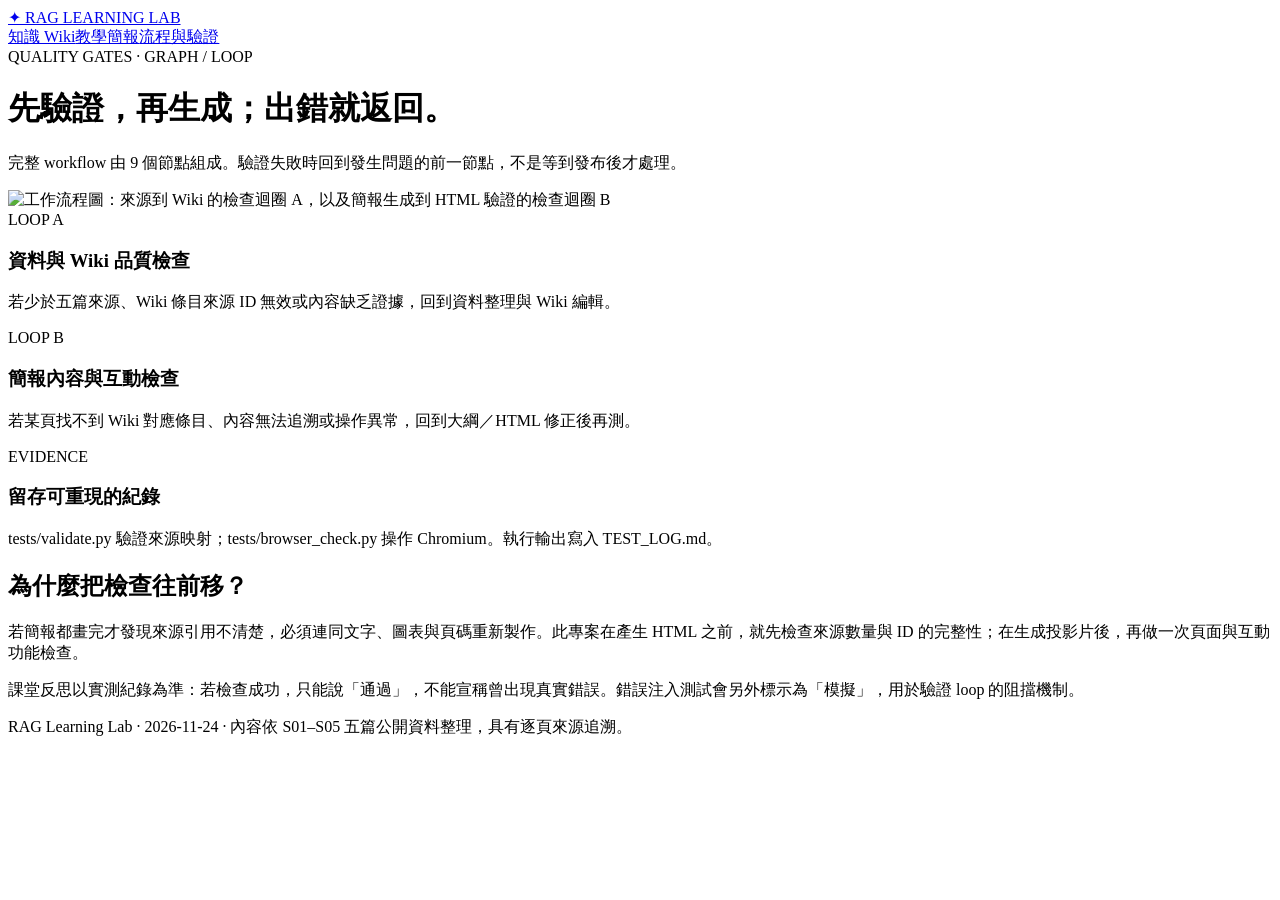
==== workflow.html @ dea46718 "Add files via upload" ====
<!doctype html><html lang="zh-Hant"><head><meta charset="utf-8"><meta name="viewport" content="width=device-width,initial-scale=1"><meta name="description" content="由五篇權威資料建構的 RAG LLM Wiki 與教學簡報"><title>Loop 與 Graph | RAG Learning Lab</title><link rel="stylesheet" href="assets/site.css"></head><body><header class="topbar"><a class="logo" href="index.html"><span class="dot">✦</span> RAG LEARNING LAB</a><nav class="nav" aria-label="網站導覽"><a href="wiki.html">知識 Wiki</a><a href="slides.html">教學簡報</a><a href="workflow.html">流程與驗證</a></nav></header><main class="wrap"><div class="eyebrow">QUALITY GATES · GRAPH / LOOP</div><h1>先驗證，再生成；出錯就返回。</h1><p class="lead">完整 workflow 由 9 個節點組成。驗證失敗時回到發生問題的前一節點，不是等到發布後才處理。</p><img class="workflow-image" src="assets/workflow.png" alt="工作流程圖：來源到 Wiki 的檢查迴圈 A，以及簡報生成到 HTML 驗證的檢查迴圈 B"><div class="cards"><article class="card"><span class="tag">LOOP A</span><h3>資料與 Wiki 品質檢查</h3><p>若少於五篇來源、Wiki 條目來源 ID 無效或內容缺乏證據，回到資料整理與 Wiki 編輯。</p></article><article class="card"><span class="tag">LOOP B</span><h3>簡報內容與互動檢查</h3><p>若某頁找不到 Wiki 對應條目、內容無法追溯或操作異常，回到大綱／HTML 修正後再測。</p></article><article class="card"><span class="tag">EVIDENCE</span><h3>留存可重現的紀錄</h3><p>tests/validate.py 驗證來源映射；tests/browser_check.py 操作 Chromium。執行輸出寫入 TEST_LOG.md。</p></article></div><h2>為什麼把檢查往前移？</h2><p>若簡報都畫完才發現來源引用不清楚，必須連同文字、圖表與頁碼重新製作。此專案在產生 HTML 之前，就先檢查來源數量與 ID 的完整性；在生成投影片後，再做一次頁面與互動功能檢查。</p><p class="warning">課堂反思以實測紀錄為準：若檢查成功，只能說「通過」，不能宣稱曾出現真實錯誤。錯誤注入測試會另外標示為「模擬」，用於驗證 loop 的阻擋機制。</p></main><footer class="wrap footer">RAG Learning Lab · 2026-11-24 · 內容依 S01–S05 五篇公開資料整理，具有逐頁來源追溯。</footer></body></html>
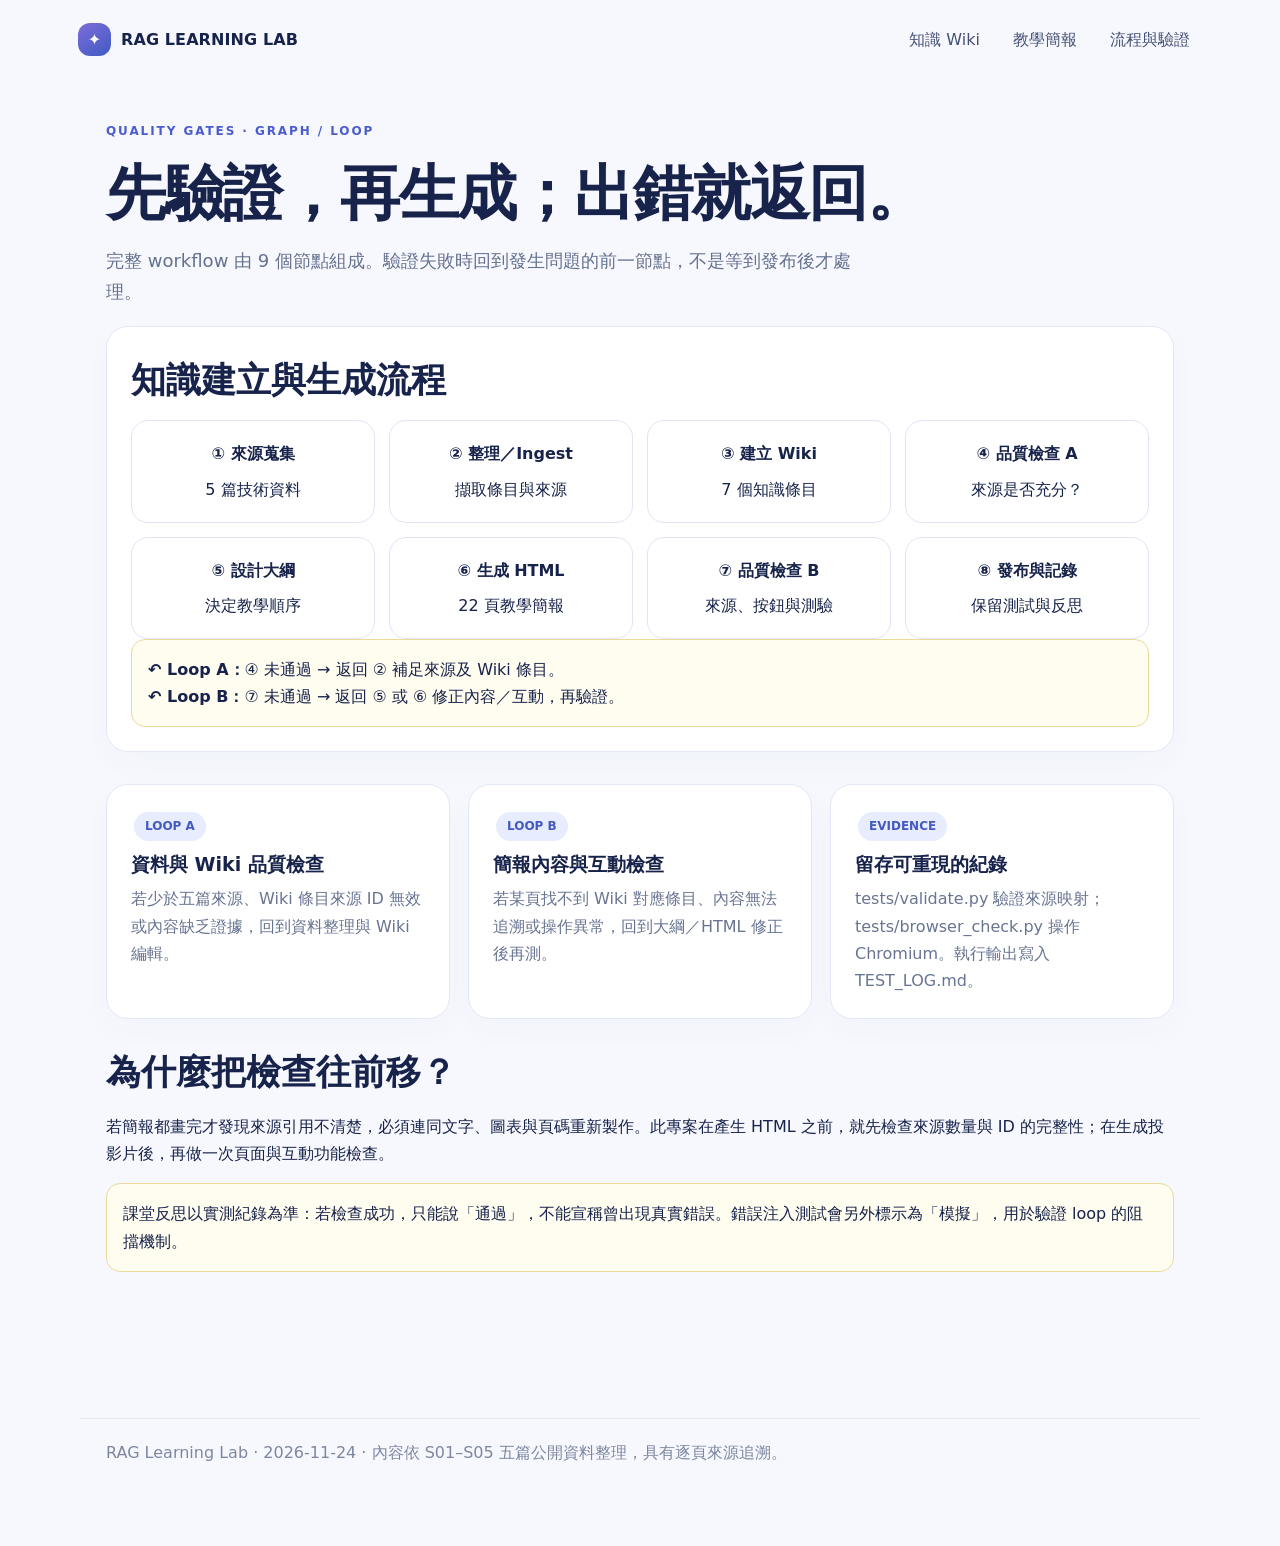
==== commit 6cfbd63a: "fix: replace missing diagram image with accessible inline workflow" ====
--- a/workflow.html
+++ b/workflow.html
@@ -1 +1 @@
-<!doctype html><html lang="zh-Hant"><head><meta charset="utf-8"><meta name="viewport" content="width=device-width,initial-scale=1"><meta name="description" content="由五篇權威資料建構的 RAG LLM Wiki 與教學簡報"><title>Loop 與 Graph | RAG Learning Lab</title><link rel="stylesheet" href="assets/site.css"></head><body><header class="topbar"><a class="logo" href="index.html"><span class="dot">✦</span> RAG LEARNING LAB</a><nav class="nav" aria-label="網站導覽"><a href="wiki.html">知識 Wiki</a><a href="slides.html">教學簡報</a><a href="workflow.html">流程與驗證</a></nav></header><main class="wrap"><div class="eyebrow">QUALITY GATES · GRAPH / LOOP</div><h1>先驗證，再生成；出錯就返回。</h1><p class="lead">完整 workflow 由 9 個節點組成。驗證失敗時回到發生問題的前一節點，不是等到發布後才處理。</p><img class="workflow-image" src="assets/workflow.png" alt="工作流程圖：來源到 Wiki 的檢查迴圈 A，以及簡報生成到 HTML 驗證的檢查迴圈 B"><div class="cards"><article class="card"><span class="tag">LOOP A</span><h3>資料與 Wiki 品質檢查</h3><p>若少於五篇來源、Wiki 條目來源 ID 無效或內容缺乏證據，回到資料整理與 Wiki 編輯。</p></article><article class="card"><span class="tag">LOOP B</span><h3>簡報內容與互動檢查</h3><p>若某頁找不到 Wiki 對應條目、內容無法追溯或操作異常，回到大綱／HTML 修正後再測。</p></article><article class="card"><span class="tag">EVIDENCE</span><h3>留存可重現的紀錄</h3><p>tests/validate.py 驗證來源映射；tests/browser_check.py 操作 Chromium。執行輸出寫入 TEST_LOG.md。</p></article></div><h2>為什麼把檢查往前移？</h2><p>若簡報都畫完才發現來源引用不清楚，必須連同文字、圖表與頁碼重新製作。此專案在產生 HTML 之前，就先檢查來源數量與 ID 的完整性；在生成投影片後，再做一次頁面與互動功能檢查。</p><p class="warning">課堂反思以實測紀錄為準：若檢查成功，只能說「通過」，不能宣稱曾出現真實錯誤。錯誤注入測試會另外標示為「模擬」，用於驗證 loop 的阻擋機制。</p></main><footer class="wrap footer">RAG Learning Lab · 2026-11-24 · 內容依 S01–S05 五篇公開資料整理，具有逐頁來源追溯。</footer></body></html>+<!doctype html><html lang="zh-Hant"><head><meta charset="utf-8"><meta name="viewport" content="width=device-width,initial-scale=1"><meta name="description" content="由五篇權威資料建構的 RAG LLM Wiki 與教學簡報"><title>Loop 與 Graph | RAG Learning Lab</title><link rel="stylesheet" href="assets/site.css"></head><body><header class="topbar"><a class="logo" href="index.html"><span class="dot">✦</span> RAG LEARNING LAB</a><nav class="nav" aria-label="網站導覽"><a href="wiki.html">知識 Wiki</a><a href="slides.html">教學簡報</a><a href="workflow.html">流程與驗證</a></nav></header><main class="wrap"><div class="eyebrow">QUALITY GATES · GRAPH / LOOP</div><h1>先驗證，再生成；出錯就返回。</h1><p class="lead">完整 workflow 由 9 個節點組成。驗證失敗時回到發生問題的前一節點，不是等到發布後才處理。</p><section class="card" aria-label="工作流程圖"><h2>知識建立與生成流程</h2><div class="flowgrid"><div class="step"><strong>① 來源蒐集</strong>5 篇技術資料</div><div class="step"><strong>② 整理／Ingest</strong>擷取條目與來源</div><div class="step"><strong>③ 建立 Wiki</strong>7 個知識條目</div><div class="step"><strong>④ 品質檢查 A</strong>來源是否充分？</div><div class="step"><strong>⑤ 設計大綱</strong>決定教學順序</div><div class="step"><strong>⑥ 生成 HTML</strong>22 頁教學簡報</div><div class="step"><strong>⑦ 品質檢查 B</strong>來源、按鈕與測驗</div><div class="step"><strong>⑧ 發布與記錄</strong>保留測試與反思</div></div><div class="warning"><strong>↶ Loop A：</strong>④ 未通過 → 返回 ② 補足來源及 Wiki 條目。<br><strong>↶ Loop B：</strong>⑦ 未通過 → 返回 ⑤ 或 ⑥ 修正內容／互動，再驗證。</div></section><div class="cards"><article class="card"><span class="tag">LOOP A</span><h3>資料與 Wiki 品質檢查</h3><p>若少於五篇來源、Wiki 條目來源 ID 無效或內容缺乏證據，回到資料整理與 Wiki 編輯。</p></article><article class="card"><span class="tag">LOOP B</span><h3>簡報內容與互動檢查</h3><p>若某頁找不到 Wiki 對應條目、內容無法追溯或操作異常，回到大綱／HTML 修正後再測。</p></article><article class="card"><span class="tag">EVIDENCE</span><h3>留存可重現的紀錄</h3><p>tests/validate.py 驗證來源映射；tests/browser_check.py 操作 Chromium。執行輸出寫入 TEST_LOG.md。</p></article></div><h2>為什麼把檢查往前移？</h2><p>若簡報都畫完才發現來源引用不清楚，必須連同文字、圖表與頁碼重新製作。此專案在產生 HTML 之前，就先檢查來源數量與 ID 的完整性；在生成投影片後，再做一次頁面與互動功能檢查。</p><p class="warning">課堂反思以實測紀錄為準：若檢查成功，只能說「通過」，不能宣稱曾出現真實錯誤。錯誤注入測試會另外標示為「模擬」，用於驗證 loop 的阻擋機制。</p></main><footer class="wrap footer">RAG Learning Lab · 2026-11-24 · 內容依 S01–S05 五篇公開資料整理，具有逐頁來源追溯。</footer></body></html>
--- a/assets/site.css
+++ b/assets/site.css
@@ -0,0 +1 @@
+:root{--ink:#17234a;--muted:#6a7692;--line:#e3e8f6;--blue:#4a5cce;--purple:#7964ce;--pale:#f5f6ff;--cyan:#0b9ca8;--gold:#ffca69;--bg:#f7f8fe}*{box-sizing:border-box}html{scroll-behavior:smooth}body{margin:0;background:var(--bg);color:var(--ink);font-family:'Noto Sans TC','Microsoft JhengHei',system-ui,sans-serif;line-height:1.7}a{color:var(--blue)}a:focus-visible,button:focus-visible,input:focus-visible{outline:3px solid #fd9b45;outline-offset:3px}.topbar{display:flex;align-items:center;justify-content:space-between;gap:12px;max-width:1180px;margin:auto;padding:19px 28px}.logo{display:flex;align-items:center;gap:10px;color:var(--ink);font-weight:900;text-decoration:none;letter-spacing:.1px}.dot{width:33px;height:33px;border-radius:12px;background:linear-gradient(145deg,#7d6cda,#405bc2);display:inline-grid;place-items:center;color:white}.nav{display:flex;gap:9px;flex-wrap:wrap}.nav a{padding:7px 12px;text-decoration:none;color:#455276;border-radius:11px}.nav a:hover{background:#e8eafd}.wrap{max-width:1120px;margin:auto;padding:42px 26px 80px}.eyebrow{font-size:12px;font-weight:800;letter-spacing:.16em;text-transform:uppercase;color:var(--blue)}h1{font-size:clamp(34px,5vw,60px);line-height:1.18;letter-spacing:-.025em;margin:16px 0}h2{font-size:clamp(24px,2.8vw,35px);line-height:1.25;margin:8px 0 18px}h3{font-size:19px;line-height:1.35}.lead{font-size:18px;color:#64718f;max-width:770px}.btn{display:inline-flex;align-items:center;gap:8px;border:none;border-radius:13px;background:var(--blue);color:white;padding:12px 18px;cursor:pointer;text-decoration:none;font-weight:800}.btn.alt{background:white;color:var(--blue);border:1px solid #dfe4fc}.btn:hover{filter:brightness(.96)}.row{display:flex;gap:12px;align-items:center;flex-wrap:wrap}.cards{display:grid;grid-template-columns:repeat(3,1fr);gap:18px;margin:32px 0}.card{background:#fff;border:1px solid var(--line);border-radius:22px;padding:24px;box-shadow:0 12px 30px #3a439006}.card h3{margin:8px 0}.card p{color:#687492;margin:0}.tag{display:inline-block;border-radius:30px;background:#e8ecff;color:#445ac2;padding:4px 11px;font-size:12px;font-weight:800;margin:3px}.chip{display:inline-flex;background:#f0f2fd;border-radius:9px;color:#5e6592;font-size:12px;padding:4px 8px;margin:3px}.highlight{background:linear-gradient(140deg,#6e68d6,#4a5cce);color:#fff;border-radius:30px;padding:38px}.highlight p{color:#e9e7ff}.search{width:100%;font-size:17px;padding:15px 18px;border:1px solid #d8def2;border-radius:15px;box-shadow:0 6px 25px #36429a08}.kb-grid{display:grid;grid-template-columns:repeat(2,minmax(0,1fr));gap:16px;margin:24px 0}.kb-card{background:white;border:1px solid var(--line);padding:24px;border-radius:20px}.kb-card h3{margin-top:0}.kb-card p{color:#576586}.kb-card ul{padding-left:20px}.src-table{width:100%;border-collapse:collapse;background:white;border-radius:16px;overflow:hidden}.src-table th,.src-table td{padding:14px;border-bottom:1px solid #e7eaf4;text-align:left;vertical-align:top}.src-table th{background:#eef1fc}.tiny{font-size:12px;color:#71809a}.footer{border-top:1px solid var(--line);margin-top:50px;padding-top:20px;color:#7d87a0}.flowgrid{display:grid;grid-template-columns:repeat(4,1fr);gap:14px}.step{padding:19px;border:1px solid #dfe5f7;background:white;border-radius:17px;text-align:center}.step strong{display:block;margin-bottom:8px}.warning{border:1px solid #ecd99c;background:#fffcf0;padding:16px;border-radius:14px}.workflow-image{max-width:100%;border-radius:17px;background:white;border:1px solid var(--line)}@media(max-width:800px){.cards{grid-template-columns:1fr}.kb-grid{grid-template-columns:1fr}.flowgrid{grid-template-columns:1fr 1fr}.wrap{padding:26px 18px 65px}.topbar{padding:13px 18px}.nav{gap:1px}.nav a{font-size:13px;padding:6px}.src-table{display:block;overflow-x:auto}}
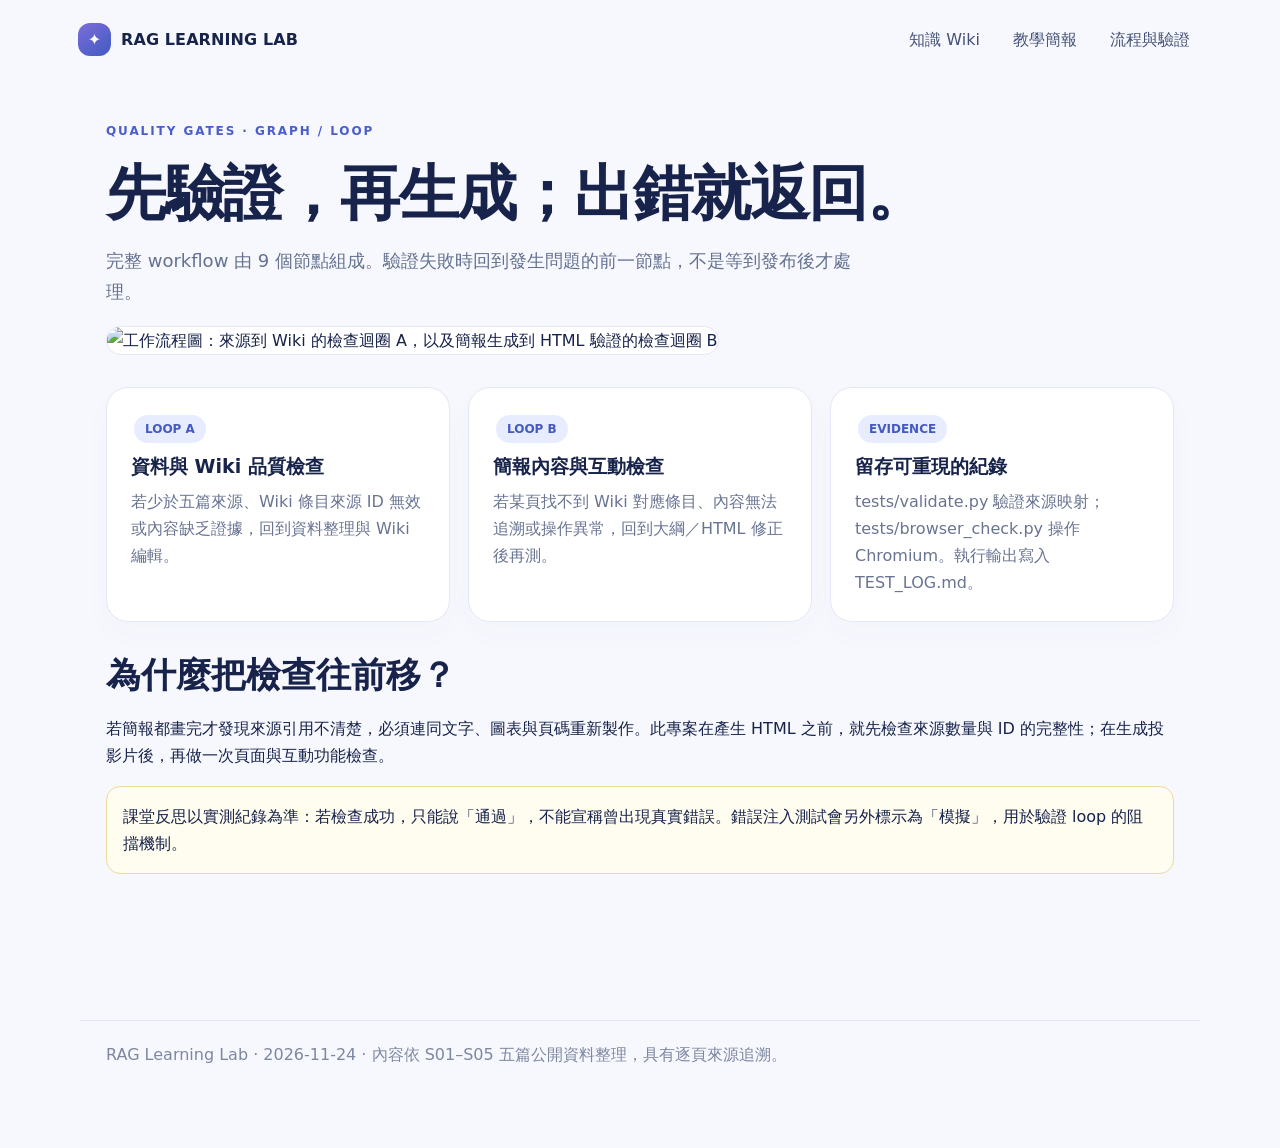
==== commit 5c73f6b9: "Add files via upload" ====
--- a/workflow.html
+++ b/workflow.html
@@ -1 +1 @@
-<!doctype html><html lang="zh-Hant"><head><meta charset="utf-8"><meta name="viewport" content="width=device-width,initial-scale=1"><meta name="description" content="由五篇權威資料建構的 RAG LLM Wiki 與教學簡報"><title>Loop 與 Graph | RAG Learning Lab</title><link rel="stylesheet" href="assets/site.css"></head><body><header class="topbar"><a class="logo" href="index.html"><span class="dot">✦</span> RAG LEARNING LAB</a><nav class="nav" aria-label="網站導覽"><a href="wiki.html">知識 Wiki</a><a href="slides.html">教學簡報</a><a href="workflow.html">流程與驗證</a></nav></header><main class="wrap"><div class="eyebrow">QUALITY GATES · GRAPH / LOOP</div><h1>先驗證，再生成；出錯就返回。</h1><p class="lead">完整 workflow 由 9 個節點組成。驗證失敗時回到發生問題的前一節點，不是等到發布後才處理。</p><section class="card" aria-label="工作流程圖"><h2>知識建立與生成流程</h2><div class="flowgrid"><div class="step"><strong>① 來源蒐集</strong>5 篇技術資料</div><div class="step"><strong>② 整理／Ingest</strong>擷取條目與來源</div><div class="step"><strong>③ 建立 Wiki</strong>7 個知識條目</div><div class="step"><strong>④ 品質檢查 A</strong>來源是否充分？</div><div class="step"><strong>⑤ 設計大綱</strong>決定教學順序</div><div class="step"><strong>⑥ 生成 HTML</strong>22 頁教學簡報</div><div class="step"><strong>⑦ 品質檢查 B</strong>來源、按鈕與測驗</div><div class="step"><strong>⑧ 發布與記錄</strong>保留測試與反思</div></div><div class="warning"><strong>↶ Loop A：</strong>④ 未通過 → 返回 ② 補足來源及 Wiki 條目。<br><strong>↶ Loop B：</strong>⑦ 未通過 → 返回 ⑤ 或 ⑥ 修正內容／互動，再驗證。</div></section><div class="cards"><article class="card"><span class="tag">LOOP A</span><h3>資料與 Wiki 品質檢查</h3><p>若少於五篇來源、Wiki 條目來源 ID 無效或內容缺乏證據，回到資料整理與 Wiki 編輯。</p></article><article class="card"><span class="tag">LOOP B</span><h3>簡報內容與互動檢查</h3><p>若某頁找不到 Wiki 對應條目、內容無法追溯或操作異常，回到大綱／HTML 修正後再測。</p></article><article class="card"><span class="tag">EVIDENCE</span><h3>留存可重現的紀錄</h3><p>tests/validate.py 驗證來源映射；tests/browser_check.py 操作 Chromium。執行輸出寫入 TEST_LOG.md。</p></article></div><h2>為什麼把檢查往前移？</h2><p>若簡報都畫完才發現來源引用不清楚，必須連同文字、圖表與頁碼重新製作。此專案在產生 HTML 之前，就先檢查來源數量與 ID 的完整性；在生成投影片後，再做一次頁面與互動功能檢查。</p><p class="warning">課堂反思以實測紀錄為準：若檢查成功，只能說「通過」，不能宣稱曾出現真實錯誤。錯誤注入測試會另外標示為「模擬」，用於驗證 loop 的阻擋機制。</p></main><footer class="wrap footer">RAG Learning Lab · 2026-11-24 · 內容依 S01–S05 五篇公開資料整理，具有逐頁來源追溯。</footer></body></html>+<!doctype html><html lang="zh-Hant"><head><meta charset="utf-8"><meta name="viewport" content="width=device-width,initial-scale=1"><meta name="description" content="由五篇權威資料建構的 RAG LLM Wiki 與教學簡報"><title>Loop 與 Graph | RAG Learning Lab</title><link rel="stylesheet" href="assets/site.css"></head><body><header class="topbar"><a class="logo" href="index.html"><span class="dot">✦</span> RAG LEARNING LAB</a><nav class="nav" aria-label="網站導覽"><a href="wiki.html">知識 Wiki</a><a href="slides.html">教學簡報</a><a href="workflow.html">流程與驗證</a></nav></header><main class="wrap"><div class="eyebrow">QUALITY GATES · GRAPH / LOOP</div><h1>先驗證，再生成；出錯就返回。</h1><p class="lead">完整 workflow 由 9 個節點組成。驗證失敗時回到發生問題的前一節點，不是等到發布後才處理。</p><img class="workflow-image" src="assets/workflow.png" alt="工作流程圖：來源到 Wiki 的檢查迴圈 A，以及簡報生成到 HTML 驗證的檢查迴圈 B"><div class="cards"><article class="card"><span class="tag">LOOP A</span><h3>資料與 Wiki 品質檢查</h3><p>若少於五篇來源、Wiki 條目來源 ID 無效或內容缺乏證據，回到資料整理與 Wiki 編輯。</p></article><article class="card"><span class="tag">LOOP B</span><h3>簡報內容與互動檢查</h3><p>若某頁找不到 Wiki 對應條目、內容無法追溯或操作異常，回到大綱／HTML 修正後再測。</p></article><article class="card"><span class="tag">EVIDENCE</span><h3>留存可重現的紀錄</h3><p>tests/validate.py 驗證來源映射；tests/browser_check.py 操作 Chromium。執行輸出寫入 TEST_LOG.md。</p></article></div><h2>為什麼把檢查往前移？</h2><p>若簡報都畫完才發現來源引用不清楚，必須連同文字、圖表與頁碼重新製作。此專案在產生 HTML 之前，就先檢查來源數量與 ID 的完整性；在生成投影片後，再做一次頁面與互動功能檢查。</p><p class="warning">課堂反思以實測紀錄為準：若檢查成功，只能說「通過」，不能宣稱曾出現真實錯誤。錯誤注入測試會另外標示為「模擬」，用於驗證 loop 的阻擋機制。</p></main><footer class="wrap footer">RAG Learning Lab · 2026-11-24 · 內容依 S01–S05 五篇公開資料整理，具有逐頁來源追溯。</footer></body></html>
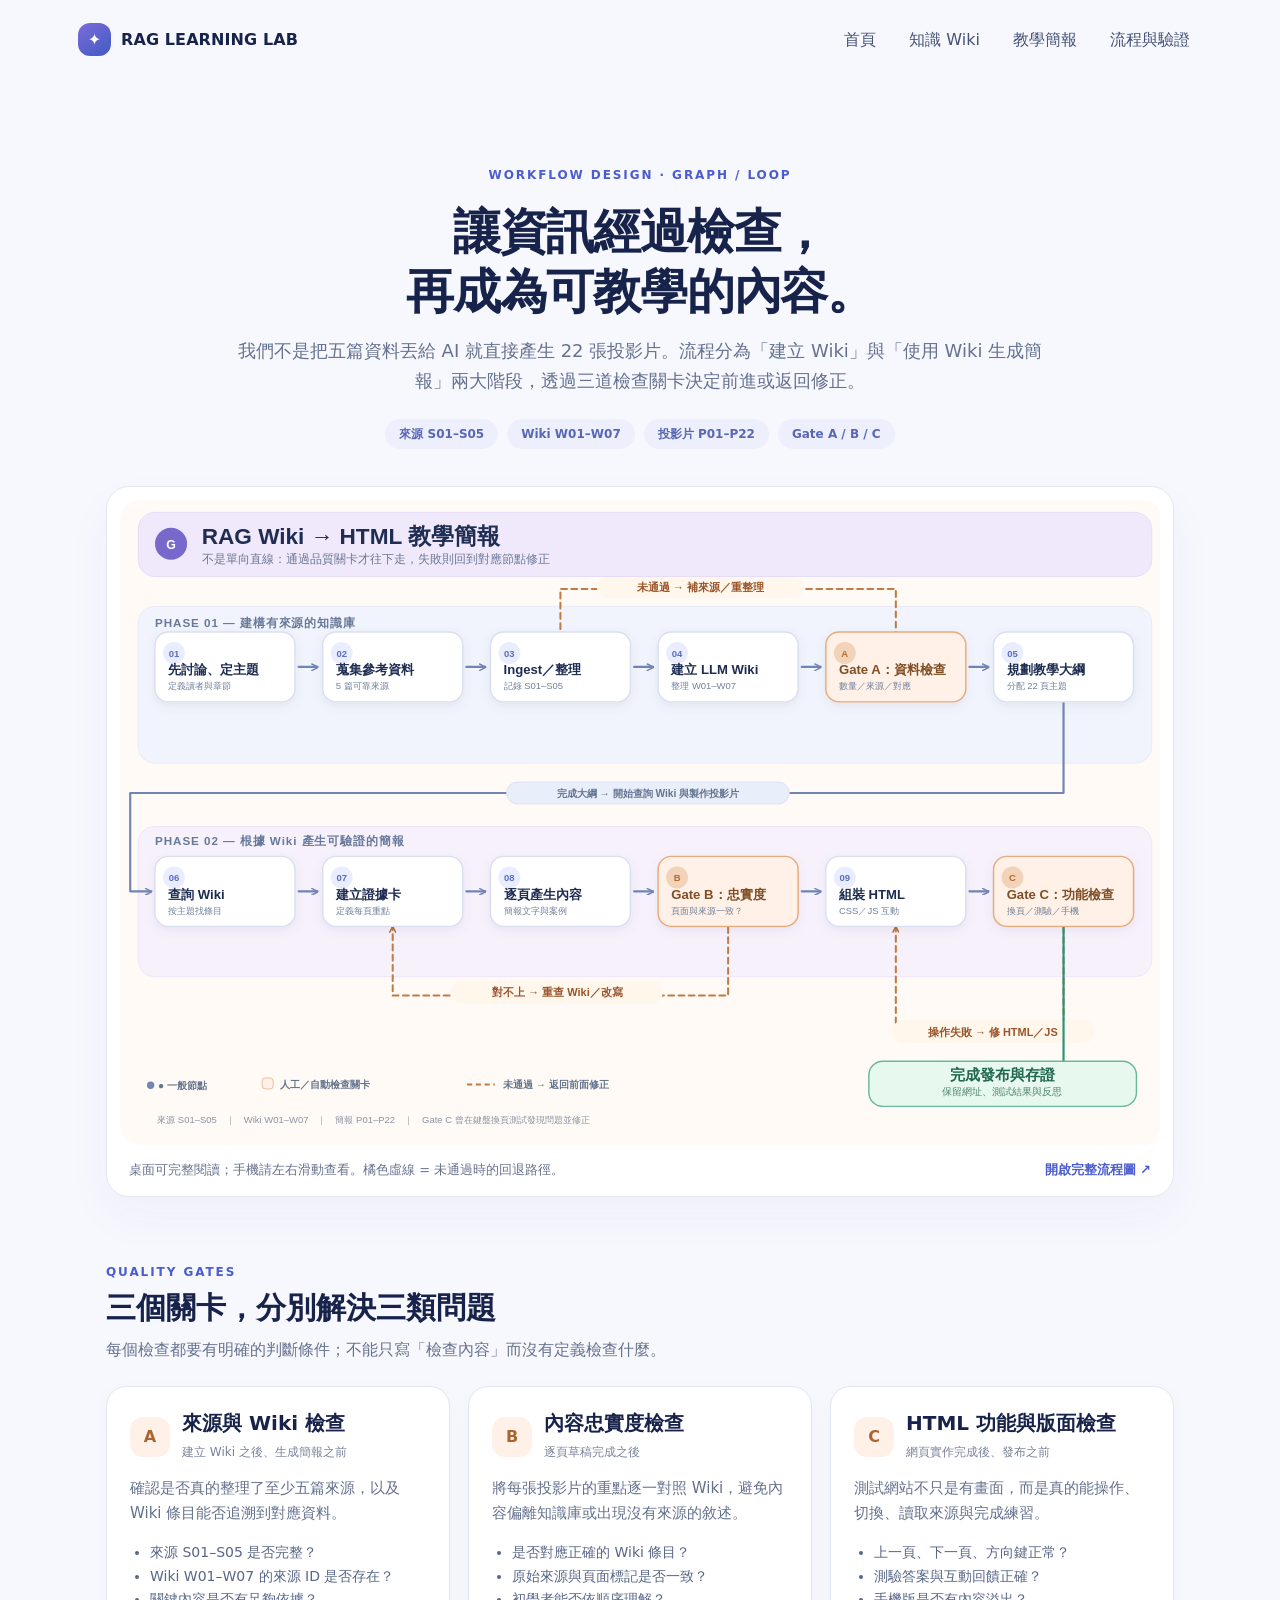
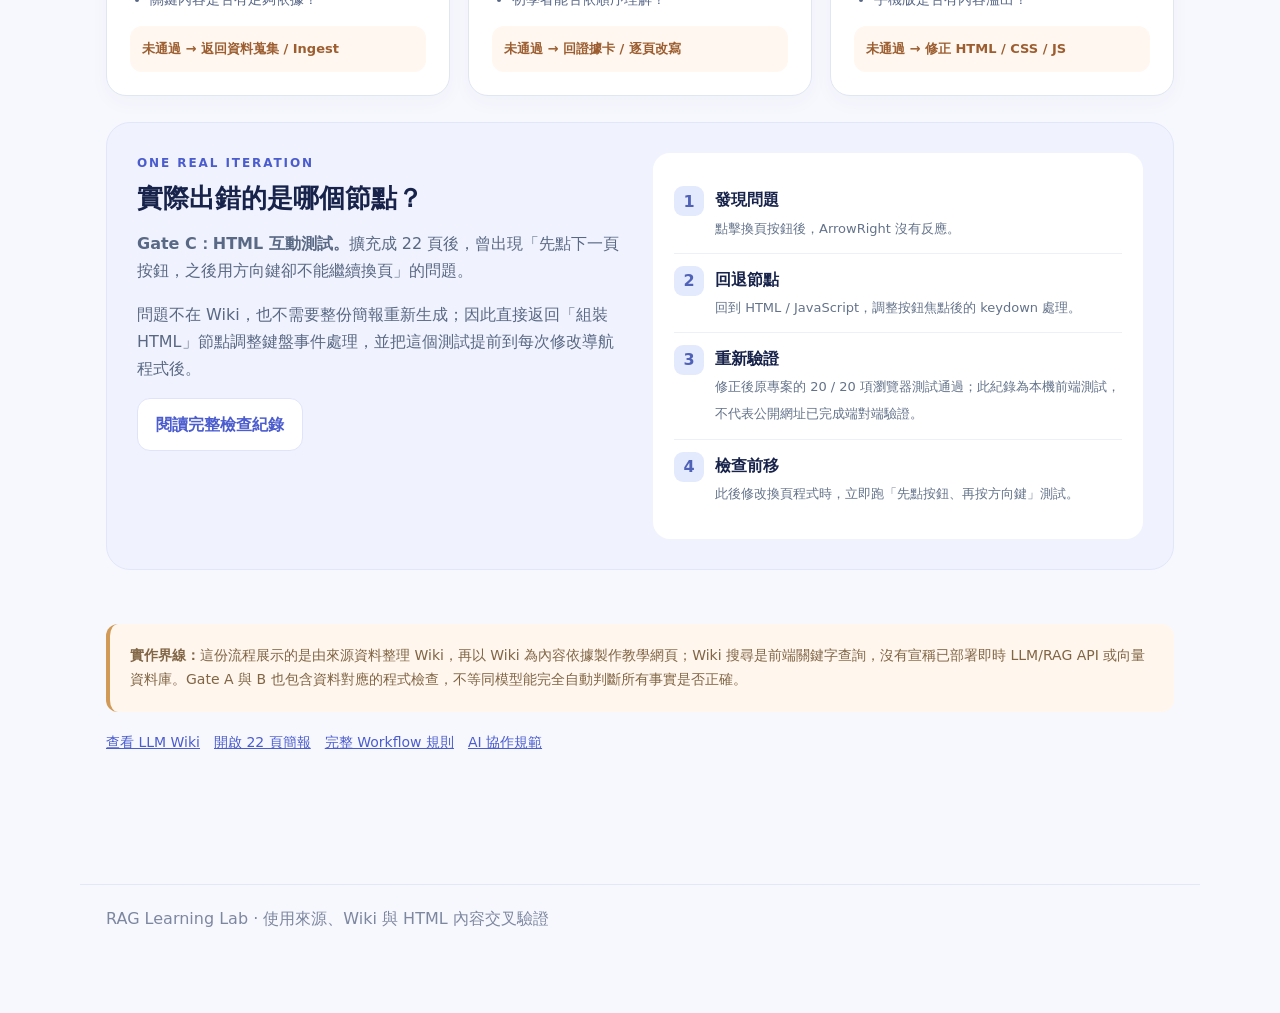
==== commit 99c17e5b: "design: rebuild workflow page around visual graph and real check gates" ====
--- a/workflow.html
+++ b/workflow.html
@@ -1 +1,56 @@
-<!doctype html><html lang="zh-Hant"><head><meta charset="utf-8"><meta name="viewport" content="width=device-width,initial-scale=1"><meta name="description" content="由五篇權威資料建構的 RAG LLM Wiki 與教學簡報"><title>Loop 與 Graph | RAG Learning Lab</title><link rel="stylesheet" href="assets/site.css"></head><body><header class="topbar"><a class="logo" href="index.html"><span class="dot">✦</span> RAG LEARNING LAB</a><nav class="nav" aria-label="網站導覽"><a href="wiki.html">知識 Wiki</a><a href="slides.html">教學簡報</a><a href="workflow.html">流程與驗證</a></nav></header><main class="wrap"><div class="eyebrow">QUALITY GATES · GRAPH / LOOP</div><h1>先驗證，再生成；出錯就返回。</h1><p class="lead">完整 workflow 由 9 個節點組成。驗證失敗時回到發生問題的前一節點，不是等到發布後才處理。</p><img class="workflow-image" src="assets/workflow.png" alt="工作流程圖：來源到 Wiki 的檢查迴圈 A，以及簡報生成到 HTML 驗證的檢查迴圈 B"><div class="cards"><article class="card"><span class="tag">LOOP A</span><h3>資料與 Wiki 品質檢查</h3><p>若少於五篇來源、Wiki 條目來源 ID 無效或內容缺乏證據，回到資料整理與 Wiki 編輯。</p></article><article class="card"><span class="tag">LOOP B</span><h3>簡報內容與互動檢查</h3><p>若某頁找不到 Wiki 對應條目、內容無法追溯或操作異常，回到大綱／HTML 修正後再測。</p></article><article class="card"><span class="tag">EVIDENCE</span><h3>留存可重現的紀錄</h3><p>tests/validate.py 驗證來源映射；tests/browser_check.py 操作 Chromium。執行輸出寫入 TEST_LOG.md。</p></article></div><h2>為什麼把檢查往前移？</h2><p>若簡報都畫完才發現來源引用不清楚，必須連同文字、圖表與頁碼重新製作。此專案在產生 HTML 之前，就先檢查來源數量與 ID 的完整性；在生成投影片後，再做一次頁面與互動功能檢查。</p><p class="warning">課堂反思以實測紀錄為準：若檢查成功，只能說「通過」，不能宣稱曾出現真實錯誤。錯誤注入測試會另外標示為「模擬」，用於驗證 loop 的阻擋機制。</p></main><footer class="wrap footer">RAG Learning Lab · 2026-11-24 · 內容依 S01–S05 五篇公開資料整理，具有逐頁來源追溯。</footer></body></html>+<!doctype html>
+<html lang="zh-Hant">
+<head>
+<meta charset="utf-8">
+<meta name="viewport" content="width=device-width, initial-scale=1">
+<meta name="description" content="RAG Learning Lab 的兩階段 Graph、三個 Quality Gates 與實際測試反思">
+<title>Loop / Graph 設計｜RAG Learning Lab</title>
+<link rel="stylesheet" href="assets/site.css">
+<style>
+.flow-hero{padding:44px 0 15px;text-align:center}.flow-hero h1{font-size:clamp(31px,4.3vw,48px);line-height:1.25;margin:15px 0}.flow-hero .lead{max-width:820px;margin:0 auto}.flow-chips{display:flex;justify-content:center;gap:9px;flex-wrap:wrap;margin:22px 0}.flow-chips span{font-size:12px;color:#5867b4;background:#edf0fc;border-radius:30px;padding:5px 14px;font-weight:700}
+.graph-outer{background:white;border:1px solid #e2e7f1;border-radius:23px;padding:13px;box-shadow:0 20px 45px #26346b0b}.graph-scroll{overflow-x:auto;overflow-y:hidden;border-radius:16px;scrollbar-color:#a2abda #f2f4fa;scrollbar-width:thin}.graph-scroll img{display:block;width:100%;min-width:1050px;height:auto}.graph-note{display:flex;align-items:center;justify-content:space-between;gap:15px;flex-wrap:wrap;padding:14px 9px 1px}.graph-note p{margin:0;font-size:13px;color:#66728d}.graph-note a{font-size:13px;font-weight:800;text-decoration:none}
+.section-head{margin:65px 0 22px}.section-head .eyebrow{font-size:12px}.section-head h2{margin:7px 0 10px;font-size:30px}.section-head p{color:#66728d;margin:0}.gate-grid{display:grid;grid-template-columns:repeat(3,minmax(0,1fr));gap:18px}.gate-card{background:white;border:1px solid #e1e6f3;border-radius:20px;padding:23px;box-shadow:0 7px 20px #26346b08}.gate-head{display:flex;align-items:center;gap:12px;margin-bottom:12px}.gate-icon{display:grid;place-items:center;flex:0 0 40px;height:40px;border-radius:13px;background:#fff1e7;color:#aa642e;font-weight:900}.gate-card h3{margin:0;font-size:20px}.gate-card .when{font-size:12px;color:#78829a}.gate-card p{font-size:15px;color:#64718d;margin:10px 0}.gate-card .gate-return{font-weight:800;color:#9c5e30;background:#fff7f0;border-radius:12px;padding:12px;font-size:13px}.gate-card ul{padding-left:20px;color:#586787;font-size:14px}
+.case-study{margin-top:26px;background:#f0f3fe;border:1px solid #e1e7fb;border-radius:24px;padding:30px;display:grid;grid-template-columns:1fr 1fr;gap:26px}.case-study h2{font-size:26px;margin:8px 0 10px}.case-study p{color:#596884}.case-study .result{background:white;border-radius:17px;padding:21px}.result-row{display:flex;align-items:flex-start;gap:11px;padding:12px 0;border-bottom:1px solid #edf0f8}.result-row:last-child{border:0}.result-num{display:grid;place-items:center;width:30px;height:30px;flex:0 0 30px;border-radius:9px;background:#e4eafd;color:#4f62b7;font-weight:900}.result-row strong{display:block}.result-row span{font-size:13px;color:#64738a}.flow-footer{margin-top:54px;background:#fff6ed;border-left:4px solid #d19b57;border-radius:12px;padding:20px}.flow-footer p{margin:0;color:#816545;font-size:14px}.tiny-links{margin-top:19px;display:flex;flex-wrap:wrap;gap:14px}.tiny-links a{font-size:14px}
+@media(max-width:900px){.gate-grid{grid-template-columns:1fr}.case-study{grid-template-columns:1fr}.flow-hero{padding-top:16px}.graph-outer{padding:7px}.section-head{margin-top:45px}.case-study{padding:21px}}@media print{.graph-scroll{overflow:visible}.graph-scroll img{min-width:0}.topbar{display:none}.gate-grid{grid-template-columns:repeat(3,1fr)}.flow-footer{break-inside:avoid}}
+</style>
+</head>
+<body>
+<header class="topbar">
+<a class="logo" href="index.html"><span class="dot">✦</span> RAG LEARNING LAB</a>
+<nav class="nav" aria-label="網站導覽"><a href="index.html">首頁</a><a href="wiki.html">知識 Wiki</a><a href="slides.html">教學簡報</a><a href="workflow.html" aria-current="page">流程與驗證</a></nav>
+</header>
+<main class="wrap">
+<section class="flow-hero">
+<div class="eyebrow">WORKFLOW DESIGN · GRAPH / LOOP</div>
+<h1>讓資訊經過檢查，<br>再成為可教學的內容。</h1>
+<p class="lead">我們不是把五篇資料丟給 AI 就直接產生 22 張投影片。流程分為「建立 Wiki」與「使用 Wiki 生成簡報」兩大階段，透過三道檢查關卡決定前進或返回修正。</p>
+<div class="flow-chips"><span>來源 S01–S05</span><span>Wiki W01–W07</span><span>投影片 P01–P22</span><span>Gate A / B / C</span></div>
+</section>
+<section aria-label="可視化工作流程">
+<div class="graph-outer">
+<div class="graph-scroll"><img src="assets/workflow-v2.svg" width="1440" height="885" alt="兩階段工作流程圖：第一階段蒐集五篇資料、整理並建立 Wiki，由 Gate A 檢查來源；第二階段查詢 Wiki、整理證據卡、生成教學內容，由 Gate B 檢查忠實度，並由 Gate C 測試 HTML 互動功能。不通過的關卡沿橘色虛線返回前一步重做，全部通過後發布與留存紀錄。"></div>
+<div class="graph-note"><p>桌面可完整閱讀；手機請左右滑動查看。橘色虛線 = 未通過時的回退路徑。</p><a href="assets/workflow-v2.svg" target="_blank" rel="noopener noreferrer">開啟完整流程圖 ↗</a></div>
+</div>
+</section>
+<section aria-labelledby="gates-title">
+<div class="section-head"><div class="eyebrow">QUALITY GATES</div><h2 id="gates-title">三個關卡，分別解決三類問題</h2><p>每個檢查都要有明確的判斷條件；不能只寫「檢查內容」而沒有定義檢查什麼。</p></div>
+<div class="gate-grid">
+<article class="gate-card"><div class="gate-head"><span class="gate-icon">A</span><div><h3>來源與 Wiki 檢查</h3><span class="when">建立 Wiki 之後、生成簡報之前</span></div></div><p>確認是否真的整理了至少五篇來源，以及 Wiki 條目能否追溯到對應資料。</p><ul><li>來源 S01–S05 是否完整？</li><li>Wiki W01–W07 的來源 ID 是否存在？</li><li>關鍵內容是否有足夠依據？</li></ul><div class="gate-return">未通過 → 返回資料蒐集 / Ingest</div></article>
+<article class="gate-card"><div class="gate-head"><span class="gate-icon">B</span><div><h3>內容忠實度檢查</h3><span class="when">逐頁草稿完成之後</span></div></div><p>將每張投影片的重點逐一對照 Wiki，避免內容偏離知識庫或出現沒有來源的敘述。</p><ul><li>是否對應正確的 Wiki 條目？</li><li>原始來源與頁面標記是否一致？</li><li>初學者能否依順序理解？</li></ul><div class="gate-return">未通過 → 回證據卡 / 逐頁改寫</div></article>
+<article class="gate-card"><div class="gate-head"><span class="gate-icon">C</span><div><h3>HTML 功能與版面檢查</h3><span class="when">網頁實作完成後、發布之前</span></div></div><p>測試網站不只是有畫面，而是真的能操作、切換、讀取來源與完成練習。</p><ul><li>上一頁、下一頁、方向鍵正常？</li><li>測驗答案與互動回饋正確？</li><li>手機版是否有內容溢出？</li></ul><div class="gate-return">未通過 → 修正 HTML / CSS / JS</div></article>
+</div>
+</section>
+<section class="case-study" aria-labelledby="case-title">
+<div><div class="eyebrow">ONE REAL ITERATION</div><h2 id="case-title">實際出錯的是哪個節點？</h2><p><strong>Gate C：HTML 互動測試。</strong>擴充成 22 頁後，曾出現「先點下一頁按鈕，之後用方向鍵卻不能繼續換頁」的問題。</p><p>問題不在 Wiki，也不需要整份簡報重新生成；因此直接返回「組裝 HTML」節點調整鍵盤事件處理，並把這個測試提前到每次修改導航程式後。</p><a class="btn alt" href="https://github.com/crong1017/rag_wiki_assignment/blob/main/TEST_LOG.md" target="_blank" rel="noopener noreferrer">閱讀完整檢查紀錄</a></div>
+<div class="result" aria-label="真實錯誤和修正流程">
+<div class="result-row"><div class="result-num">1</div><div><strong>發現問題</strong><span>點擊換頁按鈕後，ArrowRight 沒有反應。</span></div></div>
+<div class="result-row"><div class="result-num">2</div><div><strong>回退節點</strong><span>回到 HTML / JavaScript，調整按鈕焦點後的 keydown 處理。</span></div></div>
+<div class="result-row"><div class="result-num">3</div><div><strong>重新驗證</strong><span>修正後原專案的 20 / 20 項瀏覽器測試通過；此紀錄為本機前端測試，不代表公開網址已完成端對端驗證。</span></div></div>
+<div class="result-row"><div class="result-num">4</div><div><strong>檢查前移</strong><span>此後修改換頁程式時，立即跑「先點按鈕、再按方向鍵」測試。</span></div></div>
+</div>
+</section>
+<section class="flow-footer"><p><strong>實作界線：</strong>這份流程展示的是由來源資料整理 Wiki，再以 Wiki 為內容依據製作教學網頁；Wiki 搜尋是前端關鍵字查詢，沒有宣稱已部署即時 LLM/RAG API 或向量資料庫。Gate A 與 B 也包含資料對應的程式檢查，不等同模型能完全自動判斷所有事實是否正確。</p></section>
+<div class="tiny-links"><a href="wiki.html">查看 LLM Wiki</a><a href="slides.html">開啟 22 頁簡報</a><a href="https://github.com/crong1017/rag_wiki_assignment/blob/main/WORKFLOW.md" target="_blank" rel="noopener noreferrer">完整 Workflow 規則</a><a href="https://github.com/crong1017/rag_wiki_assignment/blob/main/AGENTS.md" target="_blank" rel="noopener noreferrer">AI 協作規範</a></div>
+</main>
+<footer class="wrap footer">RAG Learning Lab · 使用來源、Wiki 與 HTML 內容交叉驗證</footer>
+</body></html>
